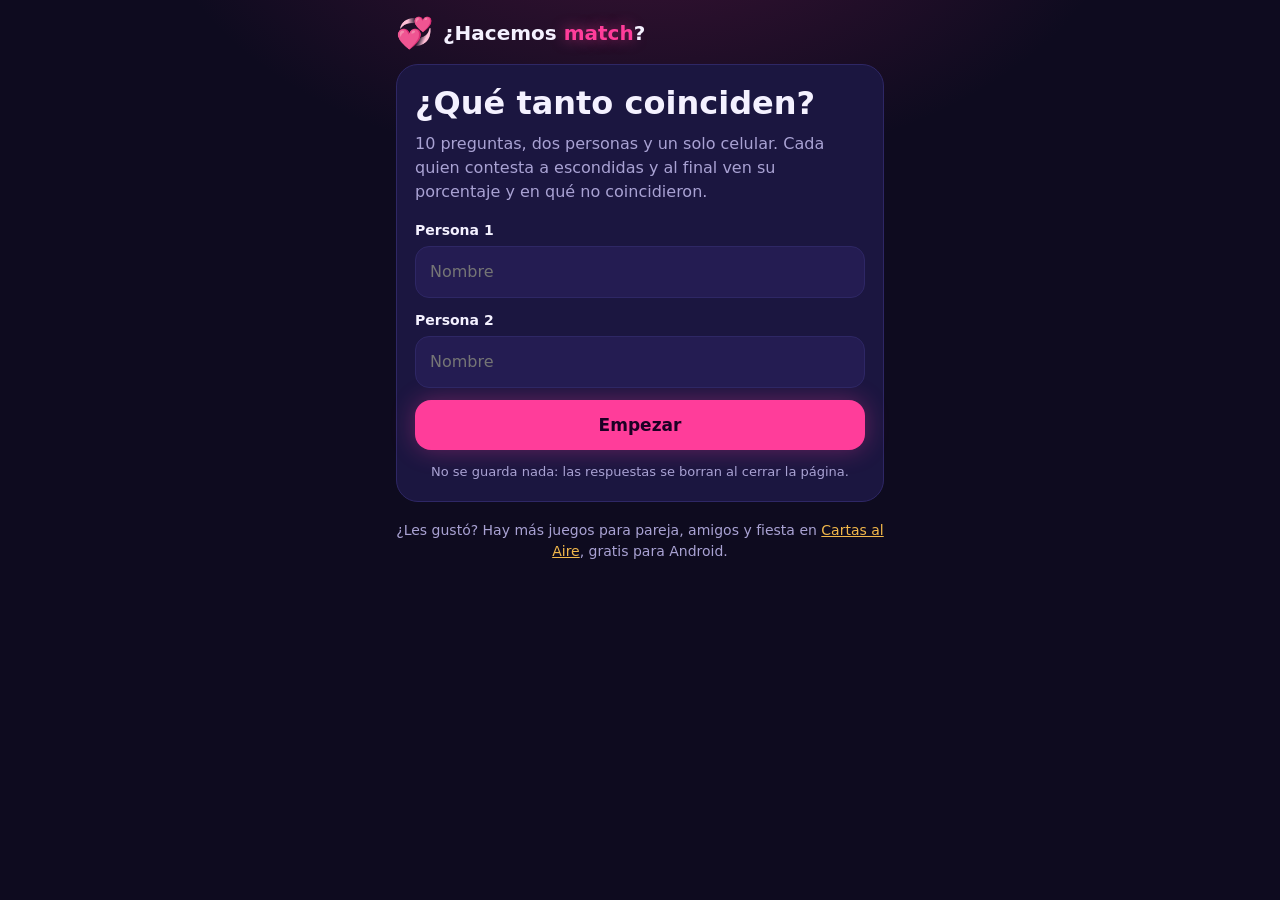
==== match/index.html @ 55d3616d "«¿Hacemos match?»: el test de compatibilidad de Cartas al Aire en versión web Página en match/ sin c" ====
<!DOCTYPE html>
<html lang="es">
<head>
<meta charset="UTF-8">
<meta name="viewport" content="width=device-width, initial-scale=1, viewport-fit=cover">
<title>¿Hacemos match? · Test de compatibilidad en pareja</title>
<meta name="description" content="Test de compatibilidad para dos: contesten 10 preguntas a escondidas en el mismo celular y descubran qué tanto coinciden. Gratis y sin registrarse.">
<meta name="theme-color" content="#0E0B1F">
<meta property="og:title" content="¿Hacemos match? · Test de compatibilidad">
<meta property="og:description" content="10 preguntas, dos personas, un celular. ¿Qué tanto coinciden?">
<meta property="og:image" content="../img/juegos/rompehielo-3.jpg">
<meta property="og:locale" content="es_MX">
<!-- Solo código propio y fuentes de Google; la página no se conecta a ningún servidor ni guarda respuestas -->
<meta http-equiv="Content-Security-Policy" content="default-src 'self'; script-src 'self'; style-src 'self' https://fonts.googleapis.com; font-src https://fonts.gstatic.com; img-src 'self' data:; connect-src 'none'; object-src 'none'; base-uri 'self'; form-action 'none'">
<link rel="icon" type="image/png" href="../img/app/favicon-32.png">
<link rel="preconnect" href="https://fonts.googleapis.com"><link rel="preconnect" href="https://fonts.gstatic.com" crossorigin>
<link href="https://fonts.googleapis.com/css2?family=Unbounded:wght@600;700&family=Onest:wght@400;500;600;700&display=swap" rel="stylesheet">
<link rel="stylesheet" href="match.css">
</head>
<body>
<main class="caja">
  <header class="cab">
    <span class="logo" aria-hidden="true">💞</span>
    <span class="nombre">¿Hacemos <b>match</b>?</span>
  </header>

  <!-- Inicio -->
  <section id="vInicio" class="panel">
    <h1>¿Qué tanto coinciden?</h1>
    <p class="sub">10 preguntas, dos personas y un solo celular. Cada quien contesta a escondidas y al final ven su porcentaje y en qué no coincidieron.</p>
    <label class="campo"><span>Persona 1</span><input id="n1" maxlength="20" autocomplete="off" placeholder="Nombre"></label>
    <label class="campo"><span>Persona 2</span><input id="n2" maxlength="20" autocomplete="off" placeholder="Nombre"></label>
    <button class="btn" id="empezar" type="button">Empezar</button>
    <p class="nota">No se guarda nada: las respuestas se borran al cerrar la página.</p>
  </section>

  <!-- Pasar el celular -->
  <section id="vPasar" class="panel centro" hidden>
    <span class="eyebrow">Que nadie más vea la pantalla</span>
    <p class="grande" id="pasarTxt"></p>
    <button class="btn" id="listo" type="button">Ya lo tengo</button>
  </section>

  <!-- Pregunta -->
  <section id="vPregunta" class="panel" hidden>
    <div class="barra"><span id="quien" class="eyebrow"></span><span id="cuenta" class="cuenta"></span></div>
    <div class="progreso"><i id="prog"></i></div>
    <p class="grande" id="pregunta"></p>
    <div class="opciones" id="opciones"></div>
  </section>

  <!-- Resultado -->
  <section id="vResultado" class="panel" hidden>
    <div class="centro">
      <span class="eyebrow" id="resQuien"></span>
      <div class="pct" id="pct"></div>
      <p class="grande" id="veredicto"></p>
      <p class="sub">Es un juego, no una ciencia. Lo más valioso es platicar de en qué no coincidieron.</p>
    </div>
    <div id="detalle" class="detalle"></div>
    <button class="btn" id="otra" type="button">Otras 10 preguntas</button>
    <button class="btn2" id="compartir" type="button">Compartir resultado</button>
    <button class="btn3" id="cambiar" type="button">Cambiar nombres</button>
  </section>

  <footer class="pie">
    <p>¿Les gustó? Hay más juegos para pareja, amigos y fiesta en <a href="../#rompehielo">Cartas al Aire</a>, gratis para Android.</p>
  </footer>
</main>
<script src="match.js"></script>
</body>
</html>
---- match/match.css ----
/* ¿Hacemos match?: test de compatibilidad (mismos colores que la página de NEONPLAY) */
[hidden]{display:none!important}
:root{--bg:#0E0B1F;--card:#1B1640;--card2:#241C52;--line:#2E2765;--text:#F4F1FF;--dim:#A9A2D3;--pink:#FF3D9A;--amber:#F2B84B;--green:#22C55E;
  --fd:'Unbounded','Arial Black',system-ui,sans-serif;--fb:'Onest',system-ui,-apple-system,'Segoe UI',Roboto,sans-serif}
*{box-sizing:border-box}
body{margin:0;min-height:100vh;background:radial-gradient(700px 420px at 50% -120px,#8a1f5a66,transparent 70%),var(--bg);color:var(--text);font:16px/1.5 var(--fb);-webkit-text-size-adjust:100%}
a{color:var(--amber)}
.caja{width:100%;max-width:520px;margin:0 auto;padding:18px 16px 28px}
.cab{display:flex;align-items:center;gap:10px;margin-bottom:16px}
.logo{font-size:30px;line-height:1}
.nombre{font:700 20px/1 var(--fd)}.nombre b{color:var(--pink);text-shadow:0 0 14px #FF3D9A88}
.panel{padding:20px 18px;border-radius:22px;background:var(--card);border:1px solid var(--line)}
.centro{text-align:center}
h1{font:700 clamp(24px,7vw,32px)/1.15 var(--fd);margin:0 0 10px}
.sub{color:var(--dim);margin:0 0 16px}
.nota{color:var(--dim);font-size:13px;text-align:center;margin:12px 0 0}
.eyebrow{display:block;font-size:12px;font-weight:700;letter-spacing:.12em;text-transform:uppercase;color:var(--dim);margin-bottom:8px}
.grande{font:700 clamp(21px,6vw,26px)/1.25 var(--fd);margin:6px 0 18px}
.campo{display:block;margin-bottom:12px}
.campo span{display:block;font-weight:700;font-size:14px;margin-bottom:5px}
.campo input{width:100%;padding:13px 14px;border-radius:14px;border:1px solid var(--line);background:var(--card2);color:var(--text);font:inherit}
.campo input:focus{outline:2px solid var(--pink);outline-offset:1px}
.btn,.btn2,.btn3{display:block;width:100%;padding:15px 16px;border-radius:16px;font:800 17px var(--fb);cursor:pointer;margin-top:10px}
.btn{border:0;background:var(--pink);color:#1C0024;box-shadow:0 0 24px #FF3D9A55}
.btn2{border:1px solid #FF3D9A77;background:#FF3D9A12;color:#FF9CCB}
.btn3{border:1px solid var(--line);background:transparent;color:var(--dim);font-weight:600;font-size:15px}
.btn:active,.btn2:active,.btn3:active,.opciones button:active{transform:scale(.98)}
.barra{display:flex;justify-content:space-between;align-items:baseline;gap:8px}
.cuenta{color:var(--dim);font-size:14px;white-space:nowrap}
.progreso{height:6px;border-radius:99px;background:var(--card2);overflow:hidden;margin-bottom:14px}
.progreso i{display:block;height:100%;width:0;background:var(--pink);transition:width .25s}
.opciones{display:grid;gap:9px}
.opciones button{padding:14px;border-radius:14px;border:1px solid var(--line);background:var(--card2);color:var(--text);font:600 16px var(--fb);text-align:left;cursor:pointer}
@media (hover:hover){.opciones button:hover{border-color:#FF3D9A88}}
.pct{font:700 64px/1 var(--fd);color:var(--pink);text-shadow:0 0 26px #FF3D9A77;margin:6px 0}
.detalle{margin:18px 0 6px;display:grid;gap:8px}
.fila{padding:11px 12px;border-radius:14px;background:var(--card2);border:1px solid var(--line)}
.fila b{display:block;font-size:14.5px}
.fila span{display:block;color:var(--dim);font-size:14px;margin-top:2px}
.fila.si{border-color:#22C55E66}.fila.si b::before{content:"✓ ";color:var(--green)}
.fila.no b::before{content:"✗ ";color:var(--pink)}
.pie{color:var(--dim);font-size:14px;text-align:center;margin-top:18px}
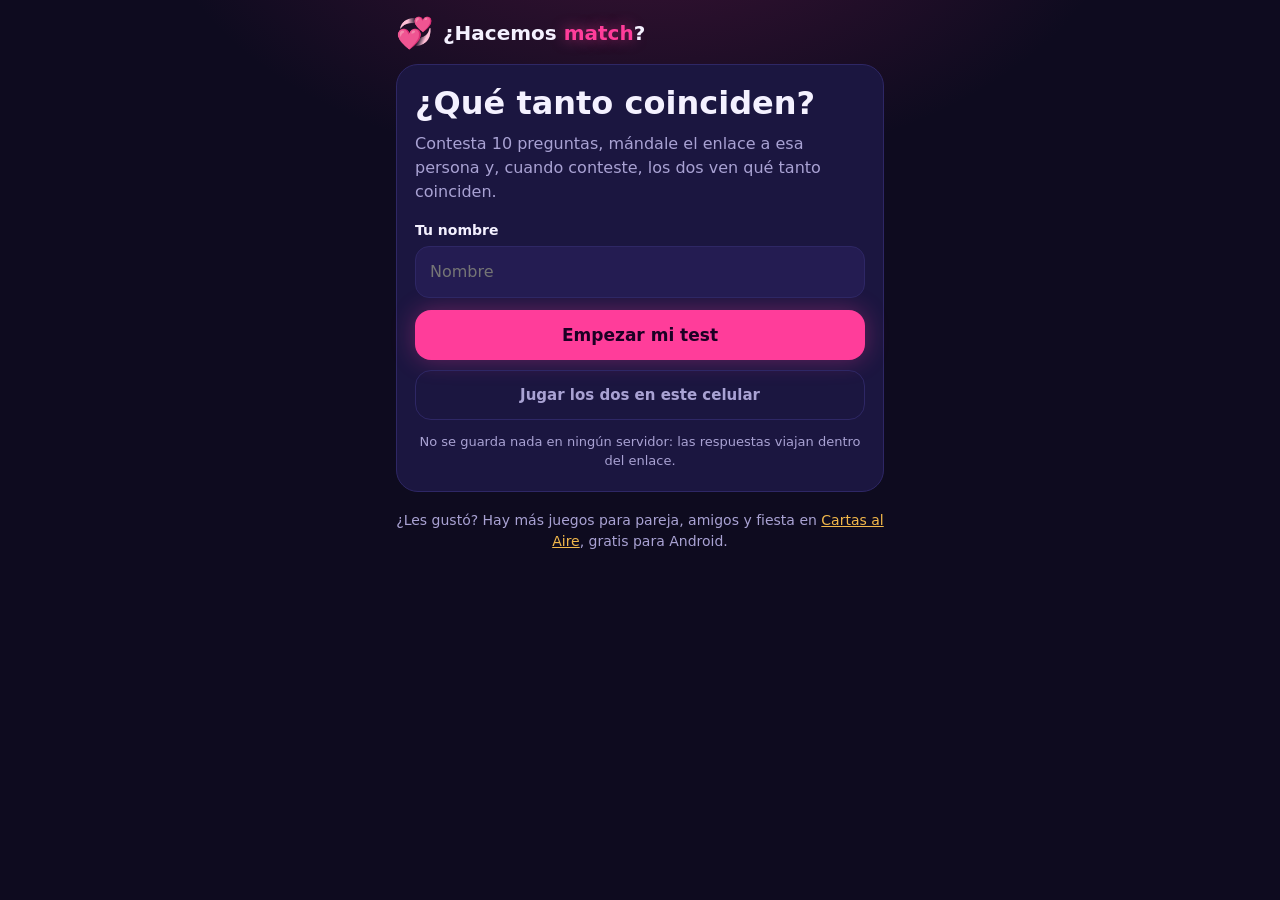
==== commit a9bafc89: "¿Hacemos match?: jugar a distancia con un enlace Quien crea el test contesta y manda un enlace por W" ====
--- a/match/index.html
+++ b/match/index.html
@@ -4,13 +4,13 @@
 <meta charset="UTF-8">
 <meta name="viewport" content="width=device-width, initial-scale=1, viewport-fit=cover">
 <title>¿Hacemos match? · Test de compatibilidad en pareja</title>
-<meta name="description" content="Test de compatibilidad para dos: contesten 10 preguntas a escondidas en el mismo celular y descubran qué tanto coinciden. Gratis y sin registrarse.">
+<meta name="description" content="Contesta 10 preguntas, mándale el enlace a esa persona y descubran qué tanto coinciden. Gratis y sin registrarse.">
 <meta name="theme-color" content="#0E0B1F">
 <meta property="og:title" content="¿Hacemos match? · Test de compatibilidad">
-<meta property="og:description" content="10 preguntas, dos personas, un celular. ¿Qué tanto coinciden?">
+<meta property="og:description" content="Te retaron a ver qué tanto coinciden. Contesta 10 preguntas y descúbranlo.">
 <meta property="og:image" content="../img/juegos/rompehielo-3.jpg">
 <meta property="og:locale" content="es_MX">
-<!-- Solo código propio y fuentes de Google; la página no se conecta a ningún servidor ni guarda respuestas -->
+<!-- Solo código propio y fuentes de Google; la página no se conecta a ningún servidor: las respuestas viajan dentro del enlace -->
 <meta http-equiv="Content-Security-Policy" content="default-src 'self'; script-src 'self'; style-src 'self' https://fonts.googleapis.com; font-src https://fonts.gstatic.com; img-src 'self' data:; connect-src 'none'; object-src 'none'; base-uri 'self'; form-action 'none'">
 <link rel="icon" type="image/png" href="../img/app/favicon-32.png">
 <link rel="preconnect" href="https://fonts.googleapis.com"><link rel="preconnect" href="https://fonts.gstatic.com" crossorigin>
@@ -24,17 +24,47 @@
     <span class="nombre">¿Hacemos <b>match</b>?</span>
   </header>
 
-  <!-- Inicio -->
+  <!-- Inicio: quien crea el test -->
   <section id="vInicio" class="panel">
     <h1>¿Qué tanto coinciden?</h1>
-    <p class="sub">10 preguntas, dos personas y un solo celular. Cada quien contesta a escondidas y al final ven su porcentaje y en qué no coincidieron.</p>
-    <label class="campo"><span>Persona 1</span><input id="n1" maxlength="20" autocomplete="off" placeholder="Nombre"></label>
-    <label class="campo"><span>Persona 2</span><input id="n2" maxlength="20" autocomplete="off" placeholder="Nombre"></label>
-    <button class="btn" id="empezar" type="button">Empezar</button>
-    <p class="nota">No se guarda nada: las respuestas se borran al cerrar la página.</p>
+    <p class="sub">Contesta 10 preguntas, mándale el enlace a esa persona y, cuando conteste, los dos ven qué tanto coinciden.</p>
+    <label class="campo"><span>Tu nombre</span><input id="n1" maxlength="20" autocomplete="off" placeholder="Nombre"></label>
+    <button class="btn" id="empezar" type="button">Empezar mi test</button>
+    <button class="btn3" id="local" type="button">Jugar los dos en este celular</button>
+    <p class="nota">No se guarda nada en ningún servidor: las respuestas viajan dentro del enlace.</p>
   </section>
 
-  <!-- Pasar el celular -->
+  <!-- Los dos en el mismo celular -->
+  <section id="vLocal" class="panel" hidden>
+    <h1>En el mismo celular</h1>
+    <p class="sub">Cada quien contesta a escondidas y al final ven su porcentaje.</p>
+    <label class="campo"><span>Persona 1</span><input id="l1" maxlength="20" autocomplete="off" placeholder="Nombre"></label>
+    <label class="campo"><span>Persona 2</span><input id="l2" maxlength="20" autocomplete="off" placeholder="Nombre"></label>
+    <button class="btn" id="empezarLocal" type="button">Empezar</button>
+    <button class="btn3" id="volver" type="button">Regresar</button>
+  </section>
+
+  <!-- Quien recibe el enlace -->
+  <section id="vInvitado" class="panel" hidden>
+    <span class="eyebrow" id="invEyebrow"></span>
+    <h1>¿Qué tanto coinciden?</h1>
+    <p class="sub" id="invSub"></p>
+    <label class="campo"><span>Tu nombre</span><input id="n2" maxlength="20" autocomplete="off" placeholder="Nombre"></label>
+    <button class="btn" id="empezarB" type="button">Contestar</button>
+    <p class="nota">No vas a ver sus respuestas hasta que termines.</p>
+  </section>
+
+  <!-- Mandar el test -->
+  <section id="vMandar" class="panel centro" hidden>
+    <span class="eyebrow" id="mandarEyebrow"></span>
+    <p class="grande">Ahora mándale tu test</p>
+    <p class="sub">Cuando conteste, le sale el resultado y te lo puede regresar con un botón.</p>
+    <button class="btn" id="mandarTest" type="button">Mandar por WhatsApp</button>
+    <button class="btn2" id="copiarTest" type="button">Copiar enlace</button>
+    <p class="nota" id="copiado" hidden>Enlace copiado. Pégalo en el chat que quieras.</p>
+  </section>
+
+  <!-- Pasar el celular (modo mismo celular) -->
   <section id="vPasar" class="panel centro" hidden>
     <span class="eyebrow">Que nadie más vea la pantalla</span>
     <p class="grande" id="pasarTxt"></p>
@@ -57,10 +87,17 @@
       <p class="grande" id="veredicto"></p>
       <p class="sub">Es un juego, no una ciencia. Lo más valioso es platicar de en qué no coincidieron.</p>
     </div>
+    <button class="btn" id="mandarRes" type="button" hidden></button>
     <div id="detalle" class="detalle"></div>
-    <button class="btn" id="otra" type="button">Otras 10 preguntas</button>
+    <button class="btn" id="otra" type="button" hidden>Otras 10 preguntas</button>
     <button class="btn2" id="compartir" type="button">Compartir resultado</button>
-    <button class="btn3" id="cambiar" type="button">Cambiar nombres</button>
+    <button class="btn3" id="nuevo" type="button">Hacer mi propio test</button>
+  </section>
+
+  <section id="vError" class="panel centro" hidden>
+    <p class="grande">Este enlace no funciona</p>
+    <p class="sub">Puede que se haya cortado al copiarlo. Pídele que te lo mande otra vez.</p>
+    <button class="btn" id="errNuevo" type="button">Hacer mi propio test</button>
   </section>
 
   <footer class="pie">
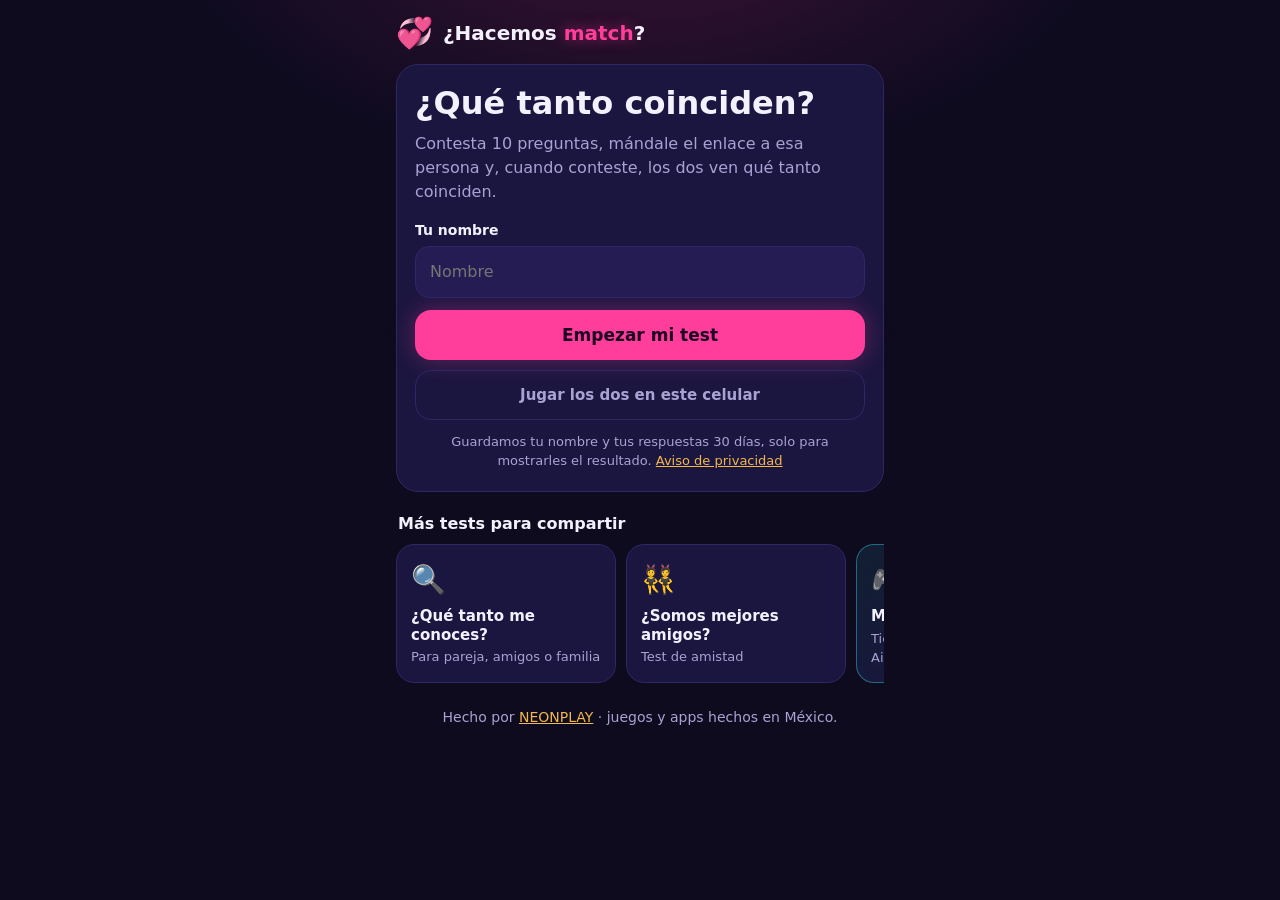
==== commit d7ce3536: "Web: tests para compartir con servidor, carrusel de tests y «Quiero probarlo» en lugar de descargar " ====
--- a/match/index.html
+++ b/match/index.html
@@ -4,20 +4,21 @@
 <meta charset="UTF-8">
 <meta name="viewport" content="width=device-width, initial-scale=1, viewport-fit=cover">
 <title>¿Hacemos match? · Test de compatibilidad en pareja</title>
-<meta name="description" content="Contesta 10 preguntas, mándale el enlace a esa persona y descubran qué tanto coinciden. Gratis y sin registrarse.">
+<meta name="description" content="Contesta 10 preguntas, mándale el enlace a tu pareja y descubran qué tanto coinciden. Gratis y sin registrarse.">
 <meta name="theme-color" content="#0E0B1F">
-<meta property="og:title" content="¿Hacemos match? · Test de compatibilidad">
+<meta property="og:title" content="¿Hacemos match?">
 <meta property="og:description" content="Te retaron a ver qué tanto coinciden. Contesta 10 preguntas y descúbranlo.">
 <meta property="og:image" content="../img/juegos/rompehielo-3.jpg">
 <meta property="og:locale" content="es_MX">
-<!-- Solo código propio y fuentes de Google; la página no se conecta a ningún servidor: las respuestas viajan dentro del enlace -->
-<meta http-equiv="Content-Security-Policy" content="default-src 'self'; script-src 'self'; style-src 'self' https://fonts.googleapis.com; font-src https://fonts.gstatic.com; img-src 'self' data:; connect-src 'none'; object-src 'none'; base-uri 'self'; form-action 'none'">
+<!-- Generada desde match/plantilla.html con match/paginas.py: no editar a mano -->
+<!-- Solo código propio, fuentes de Google y el servidor de los tests (Supabase) -->
+<meta http-equiv="Content-Security-Policy" content="default-src 'self'; script-src 'self'; style-src 'self' https://fonts.googleapis.com; font-src https://fonts.gstatic.com; img-src 'self' data:; connect-src https://yzmbbjcfcqolgmexljny.supabase.co; object-src 'none'; base-uri 'self'; form-action 'none'">
 <link rel="icon" type="image/png" href="../img/app/favicon-32.png">
 <link rel="preconnect" href="https://fonts.googleapis.com"><link rel="preconnect" href="https://fonts.gstatic.com" crossorigin>
 <link href="https://fonts.googleapis.com/css2?family=Unbounded:wght@600;700&family=Onest:wght@400;500;600;700&display=swap" rel="stylesheet">
-<link rel="stylesheet" href="match.css">
+<link rel="stylesheet" href="../match/match.css">
 </head>
-<body>
+<body data-test="match">
 <main class="caja">
   <header class="cab">
     <span class="logo" aria-hidden="true">💞</span>
@@ -31,13 +32,17 @@
     <label class="campo"><span>Tu nombre</span><input id="n1" maxlength="20" autocomplete="off" placeholder="Nombre"></label>
     <button class="btn" id="empezar" type="button">Empezar mi test</button>
     <button class="btn3" id="local" type="button">Jugar los dos en este celular</button>
-    <p class="nota">No se guarda nada en ningún servidor: las respuestas viajan dentro del enlace.</p>
+    <div id="miosCaja" class="mios-caja" hidden>
+      <b>Tus tests</b>
+      <div id="mios" class="mios"></div>
+    </div>
+    <p class="nota">Guardamos tu nombre y tus respuestas 30 días, solo para mostrarles el resultado. <a href="../privacidad.html#tests">Aviso de privacidad</a></p>
   </section>
 
   <!-- Los dos en el mismo celular -->
   <section id="vLocal" class="panel" hidden>
     <h1>En el mismo celular</h1>
-    <p class="sub">Cada quien contesta a escondidas y al final ven su porcentaje.</p>
+    <p class="sub">Cada quien contesta a escondidas y al final ven su resultado. Así no se guarda nada.</p>
     <label class="campo"><span>Persona 1</span><input id="l1" maxlength="20" autocomplete="off" placeholder="Nombre"></label>
     <label class="campo"><span>Persona 2</span><input id="l2" maxlength="20" autocomplete="off" placeholder="Nombre"></label>
     <button class="btn" id="empezarLocal" type="button">Empezar</button>
@@ -51,17 +56,25 @@
     <p class="sub" id="invSub"></p>
     <label class="campo"><span>Tu nombre</span><input id="n2" maxlength="20" autocomplete="off" placeholder="Nombre"></label>
     <button class="btn" id="empezarB" type="button">Contestar</button>
-    <p class="nota">No vas a ver sus respuestas hasta que termines.</p>
+    <p class="nota">No vas a ver sus respuestas hasta que termines. Guardamos tu nombre y respuestas 30 días para mostrarles el resultado. <a href="../privacidad.html#tests">Aviso de privacidad</a></p>
   </section>
 
   <!-- Mandar el test -->
   <section id="vMandar" class="panel centro" hidden>
     <span class="eyebrow" id="mandarEyebrow"></span>
     <p class="grande">Ahora mándale tu test</p>
-    <p class="sub">Cuando conteste, le sale el resultado y te lo puede regresar con un botón.</p>
+    <p class="sub" id="mandarSub"></p>
     <button class="btn" id="mandarTest" type="button">Mandar por WhatsApp</button>
-    <button class="btn2" id="copiarTest" type="button">Copiar enlace</button>
+    <div class="fila2">
+      <button class="btn2" id="otraApp" type="button">Otra app</button>
+      <button class="btn2" id="copiarTest" type="button">Copiar enlace</button>
+    </div>
     <p class="nota" id="copiado" hidden>Enlace copiado. Pégalo en el chat que quieras.</p>
+    <p class="espera" id="espera" hidden><i></i> Esperando a que conteste…</p>
+  </section>
+
+  <section id="vCargando" class="panel centro" hidden>
+    <p class="espera"><i></i> Un momento…</p>
   </section>
 
   <!-- Pasar el celular (modo mismo celular) -->
@@ -82,12 +95,16 @@
   <!-- Resultado -->
   <section id="vResultado" class="panel" hidden>
     <div class="centro">
+      <p class="aviso-ok" id="avisoAmbos" hidden></p>
       <span class="eyebrow" id="resQuien"></span>
       <div class="pct" id="pct"></div>
       <p class="grande" id="veredicto"></p>
       <p class="sub">Es un juego, no una ciencia. Lo más valioso es platicar de en qué no coincidieron.</p>
     </div>
     <button class="btn" id="mandarRes" type="button" hidden></button>
+    <a class="juegos-cta" data-raiz href="../">
+      <span>🎮</span><span><b>¿Te gustó? Hay más juegos</b><small>Tierralma, Grieta y Cartas al Aire: conoce los juegos de NEONPLAY</small></span>
+    </a>
     <div id="detalle" class="detalle"></div>
     <button class="btn" id="otra" type="button" hidden>Otras 10 preguntas</button>
     <button class="btn2" id="compartir" type="button">Compartir resultado</button>
@@ -95,15 +112,22 @@
   </section>
 
   <section id="vError" class="panel centro" hidden>
-    <p class="grande">Este enlace no funciona</p>
-    <p class="sub">Puede que se haya cortado al copiarlo. Pídele que te lo mande otra vez.</p>
-    <button class="btn" id="errNuevo" type="button">Hacer mi propio test</button>
+    <p class="grande">Uy</p>
+    <p class="sub" id="errTxt"></p>
+    <button class="btn" id="errReintentar" type="button" hidden>Intentar de nuevo</button>
+    <button class="btn3" id="errNuevo" type="button">Hacer mi propio test</button>
+  </section>
+
+  <section class="otros-caja">
+    <b>Más tests para compartir</b>
+    <div class="otros" data-otros></div>
   </section>
 
   <footer class="pie">
-    <p>¿Les gustó? Hay más juegos para pareja, amigos y fiesta en <a href="../#rompehielo">Cartas al Aire</a>, gratis para Android.</p>
+    <p>Hecho por <a data-raiz href="../">NEONPLAY</a> · juegos y apps hechos en México.</p>
   </footer>
 </main>
-<script src="match.js"></script>
+<script src="../match/tests.js"></script>
+<script src="../match/motor.js"></script>
 </body>
 </html>
--- a/match/match.css
+++ b/match/match.css
@@ -40,3 +40,24 @@
 .fila.si{border-color:#22C55E66}.fila.si b::before{content:"✓ ";color:var(--green)}
 .fila.no b::before{content:"✗ ";color:var(--pink)}
 .pie{color:var(--dim);font-size:14px;text-align:center;margin-top:18px}
+/* Enlace, espera y mis tests */
+.fila2{display:grid;grid-template-columns:1fr 1fr;gap:8px}
+.espera{display:flex;align-items:center;justify-content:center;gap:10px;color:var(--dim);margin:16px 0 0;font-weight:600}
+.espera i{width:16px;height:16px;border-radius:50%;border:2px solid var(--line);border-top-color:var(--pink);animation:gira .9s linear infinite}
+@keyframes gira{to{transform:rotate(360deg)}}
+@media (prefers-reduced-motion:reduce){.espera i{animation:none}}
+.mios-caja{margin-top:18px}.mios-caja>b{display:block;margin-bottom:8px}
+.mios{display:grid;gap:6px}
+.mio{display:flex;justify-content:space-between;gap:10px;padding:11px 12px;border-radius:14px;background:var(--card2);border:1px solid var(--line);color:var(--text);text-decoration:none;font-size:14.5px}
+.mio-n{font-weight:700}.mio-e{color:var(--dim);text-align:right}.mio-e.ok{color:var(--green);font-weight:700}
+.aviso-ok{display:inline-block;margin:0 0 12px;padding:6px 12px;border-radius:99px;background:#22C55E1f;border:1px solid #22C55E66;color:#86efac;font-weight:700;font-size:14px}
+/* Más juegos */
+.juegos-cta{display:flex;align-items:center;gap:12px;margin:16px 0 4px;padding:14px;border-radius:18px;text-decoration:none;color:var(--text);
+  background:linear-gradient(135deg,#35E3F022,#FF3D9A22);border:1px solid #35E3F066}
+.juegos-cta>span:first-child{font-size:30px}
+.juegos-cta b{display:block;font-size:16px}.juegos-cta small{display:block;color:var(--dim);font-size:13.5px}
+.otros-caja{margin-top:20px}.otros-caja>b{display:block;margin:0 2px 8px;font-family:var(--fd);font-size:16px}
+.otros{display:flex;gap:10px;overflow-x:auto;scroll-snap-type:x mandatory;padding-bottom:6px}
+.otro{flex:none;width:min(62%,220px);scroll-snap-align:start;padding:14px;border-radius:18px;background:var(--card);border:1px solid var(--line);color:var(--text);text-decoration:none}
+.otro-i{display:block;font-size:28px;margin-bottom:6px}.otro b{display:block;font-size:15px;line-height:1.25}.otro small{display:block;color:var(--dim);font-size:13px;margin-top:3px}
+.otro.juegos{border-color:#35E3F066;background:linear-gradient(160deg,#35E3F018,var(--card))}
